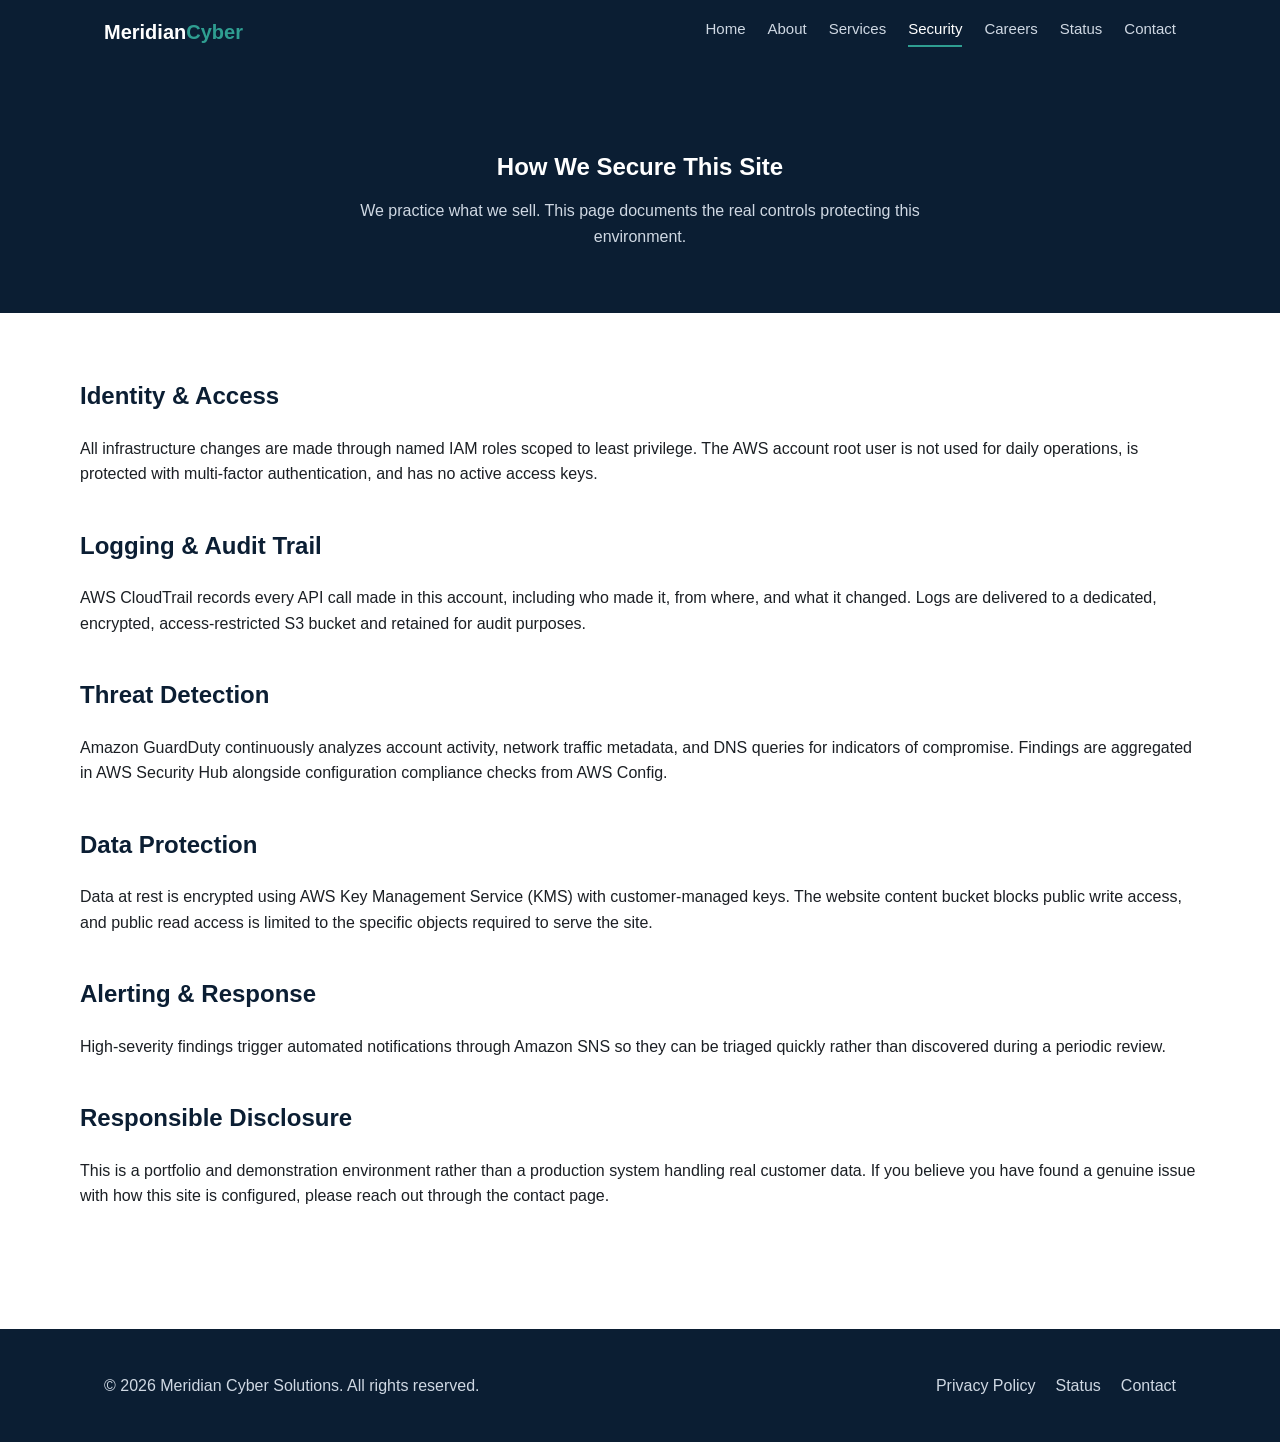
==== website/security.html @ 0b4acaee "Create security.html" ====
<!DOCTYPE html>
<html lang="en">
<head>
<meta charset="UTF-8">
<meta name="viewport" content="width=device-width, initial-scale=1.0">
<title>Security | Meridian Cyber Solutions</title>
<link rel="stylesheet" href="css/style.css">
</head>
<body>
<header class="site-header">
  <div class="container nav-wrap">
    <a href="index.html" class="logo">Meridian<span>Cyber</span></a>
    <button class="nav-toggle" id="navToggle" aria-label="Toggle navigation">&#9776;</button>
    <nav id="siteNav">
      <a href="index.html">Home</a>
      <a href="about.html">About</a>
      <a href="services.html">Services</a>
      <a href="security.html" class="active">Security</a>
      <a href="careers.html">Careers</a>
      <a href="status.html">Status</a>
      <a href="contact.html">Contact</a>
    </nav>
  </div>
</header>

<section class="page-hero">
  <div class="container">
    <h1>How We Secure This Site</h1>
    <p>We practice what we sell. This page documents the real controls protecting this environment.</p>
  </div>
</section>

<main class="container content">
  <h2>Identity &amp; Access</h2>
  <p>All infrastructure changes are made through named IAM roles scoped to least privilege. The AWS account root user is not used for daily operations, is protected with multi-factor authentication, and has no active access keys.</p>

  <h2>Logging &amp; Audit Trail</h2>
  <p>AWS CloudTrail records every API call made in this account, including who made it, from where, and what it changed. Logs are delivered to a dedicated, encrypted, access-restricted S3 bucket and retained for audit purposes.</p>

  <h2>Threat Detection</h2>
  <p>Amazon GuardDuty continuously analyzes account activity, network traffic metadata, and DNS queries for indicators of compromise. Findings are aggregated in AWS Security Hub alongside configuration compliance checks from AWS Config.</p>

  <h2>Data Protection</h2>
  <p>Data at rest is encrypted using AWS Key Management Service (KMS) with customer-managed keys. The website content bucket blocks public write access, and public read access is limited to the specific objects required to serve the site.</p>

  <h2>Alerting &amp; Response</h2>
  <p>High-severity findings trigger automated notifications through Amazon SNS so they can be triaged quickly rather than discovered during a periodic review.</p>

  <h2>Responsible Disclosure</h2>
  <p>This is a portfolio and demonstration environment rather than a production system handling real customer data. If you believe you have found a genuine issue with how this site is configured, please reach out through the contact page.</p>
</main>

<footer class="site-footer">
  <div class="container footer-wrap">
    <p>&copy; 2026 Meridian Cyber Solutions. All rights reserved.</p>
    <div class="footer-links">
      <a href="privacy.html">Privacy Policy</a>
      <a href="status.html">Status</a>
      <a href="contact.html">Contact</a>
    </div>
  </div>
</footer>
<script src="js/main.js"></script>
</body>
</html>
---- website/css/style.css ----
:root {
  --navy: #0b1e33;
  --navy-light: #12335a;
  --accent: #2f9e91;
  --accent-light: #e6f6f4;
  --text: #1b1f24;
  --muted: #5c6672;
  --border: #e2e6ea;
  --bg: #f7f9fb;
}

* { box-sizing: border-box; }
html, body { margin: 0; padding: 0; }
body {
  font-family: -apple-system, "Segoe UI", Roboto, Helvetica, Arial, sans-serif;
  color: var(--text);
  background: #ffffff;
  line-height: 1.6;
}
.container { max-width: 1120px; margin: 0 auto; padding: 0 24px; }
a { color: var(--accent); text-decoration: none; }
a:hover { text-decoration: underline; }

.site-header {
  background: var(--navy);
  position: sticky;
  top: 0;
  z-index: 50;
}
.nav-wrap { display: flex; align-items: center; justify-content: space-between; padding: 16px 24px; }
.logo { font-weight: 700; font-size: 20px; color: #fff; }
.logo span { color: var(--accent); }
.nav-toggle { display: none; background: none; border: none; color: #fff; font-size: 22px; cursor: pointer; }
#siteNav { display: flex; gap: 22px; }
#siteNav a { color: #cfd8e3; font-size: 15px; }
#siteNav a:hover, #siteNav a.active { color: #fff; text-decoration: none; border-bottom: 2px solid var(--accent); padding-bottom: 4px; }

.hero { background: linear-gradient(135deg, var(--navy) 0%, var(--navy-light) 100%); color: #fff; padding: 96px 0 72px; text-align: center; }
.hero h1 { font-size: 40px; max-width: 780px; margin: 0 auto 20px; }
.hero-sub { max-width: 620px; margin: 0 auto 32px; color: #cfd8e3; font-size: 18px; }
.hero-actions { display: flex; gap: 16px; justify-content: center; flex-wrap: wrap; }

.btn { display: inline-block; padding: 12px 26px; border-radius: 6px; font-weight: 600; font-size: 15px; }
.btn-primary { background: var(--accent); color: #06231f; }
.btn-primary:hover { background: #278a7f; text-decoration: none; }
.btn-secondary { background: transparent; color: #fff; border: 1px solid rgba(255,255,255,0.5); }
.btn-secondary:hover { background: rgba(255,255,255,0.1); text-decoration: none; }

.stats { background: var(--bg); padding: 40px 0; border-bottom: 1px solid var(--border); }
.stats-grid { display: grid; grid-template-columns: repeat(4, 1fr); gap: 24px; text-align: center; }
.stat-num { display: block; font-size: 28px; font-weight: 700; color: var(--navy); }
.stat-label { font-size: 14px; color: var(--muted); }

.section { padding: 72px 0; }
.section.alt { background: var(--accent-light); }
.section h2 { font-size: 28px; margin-bottom: 32px; text-align: center; }

.card-grid { display: grid; grid-template-columns: repeat(3, 1fr); gap: 28px; }
.card { border: 1px solid var(--border); border-radius: 10px; padding: 28px; background: #fff; }
.card h3 { margin-top: 0; color: var(--navy); font-size: 19px; }
.card p { color: var(--muted); margin-bottom: 0; }

.cta-block { text-align: center; }
.cta-block p { max-width: 560px; margin: 0 auto 28px; color: var(--muted); }

.page-hero { background: var(--navy); color: #fff; padding: 64px 0; text-align: center; }
.page-hero h1 { margin-bottom: 12px; }
.page-hero p { color: #cfd8e3; max-width: 640px; margin: 0 auto; }

.content { padding: 64px 0; }
.content h2 { color: var(--navy); margin-top: 40px; }
.content h2:first-child { margin-top: 0; }

table.status-table { width: 100%; border-collapse: collapse; margin-top: 24px; }
table.status-table th, table.status-table td { border: 1px solid var(--border); padding: 12px 16px; text-align: left; }
table.status-table th { background: var(--bg); }
.badge { display: inline-block; padding: 3px 10px; border-radius: 12px; font-size: 13px; font-weight: 600; }
.badge-ok { background: #e3f6e8; color: #1e7a3b; }
.badge-warn { background: #fff4dd; color: #94660a; }

form.contact-form { max-width: 560px; margin-top: 32px; display: flex; flex-direction: column; gap: 16px; }
form.contact-form label { font-weight: 600; font-size: 14px; }
form.contact-form input, form.contact-form textarea, form.contact-form select {
  padding: 10px 12px; border: 1px solid var(--border); border-radius: 6px; font-size: 15px; font-family: inherit;
}
form.contact-form button { align-self: flex-start; }

.jobs-list { display: flex; flex-direction: column; gap: 18px; margin-top: 28px; }
.job-card { border: 1px solid var(--border); border-radius: 10px; padding: 22px; display: flex; justify-content: space-between; align-items: center; flex-wrap: wrap; gap: 12px; }
.job-card h3 { margin: 0 0 4px; color: var(--navy); }
.job-meta { color: var(--muted); font-size: 14px; }

.site-footer { background: var(--navy); color: #cfd8e3; padding: 28px 0; margin-top: 40px; }
.footer-wrap { display: flex; justify-content: space-between; align-items: center; flex-wrap: wrap; gap: 12px; }
.footer-links { display: flex; gap: 20px; }
.footer-links a { color: #cfd8e3; }

@media (max-width: 800px) {
  .stats-grid { grid-template-columns: repeat(2, 1fr); }
  .card-grid { grid-template-columns: 1fr; }
  .nav-toggle { display: block; }
  #siteNav { display: none; flex-direction: column; background: var(--navy-light); position: absolute; top: 64px; left: 0; right: 0; padding: 16px 24px; }
  #siteNav.open { display: flex; }
  .hero h1 { font-size: 30px; }
}
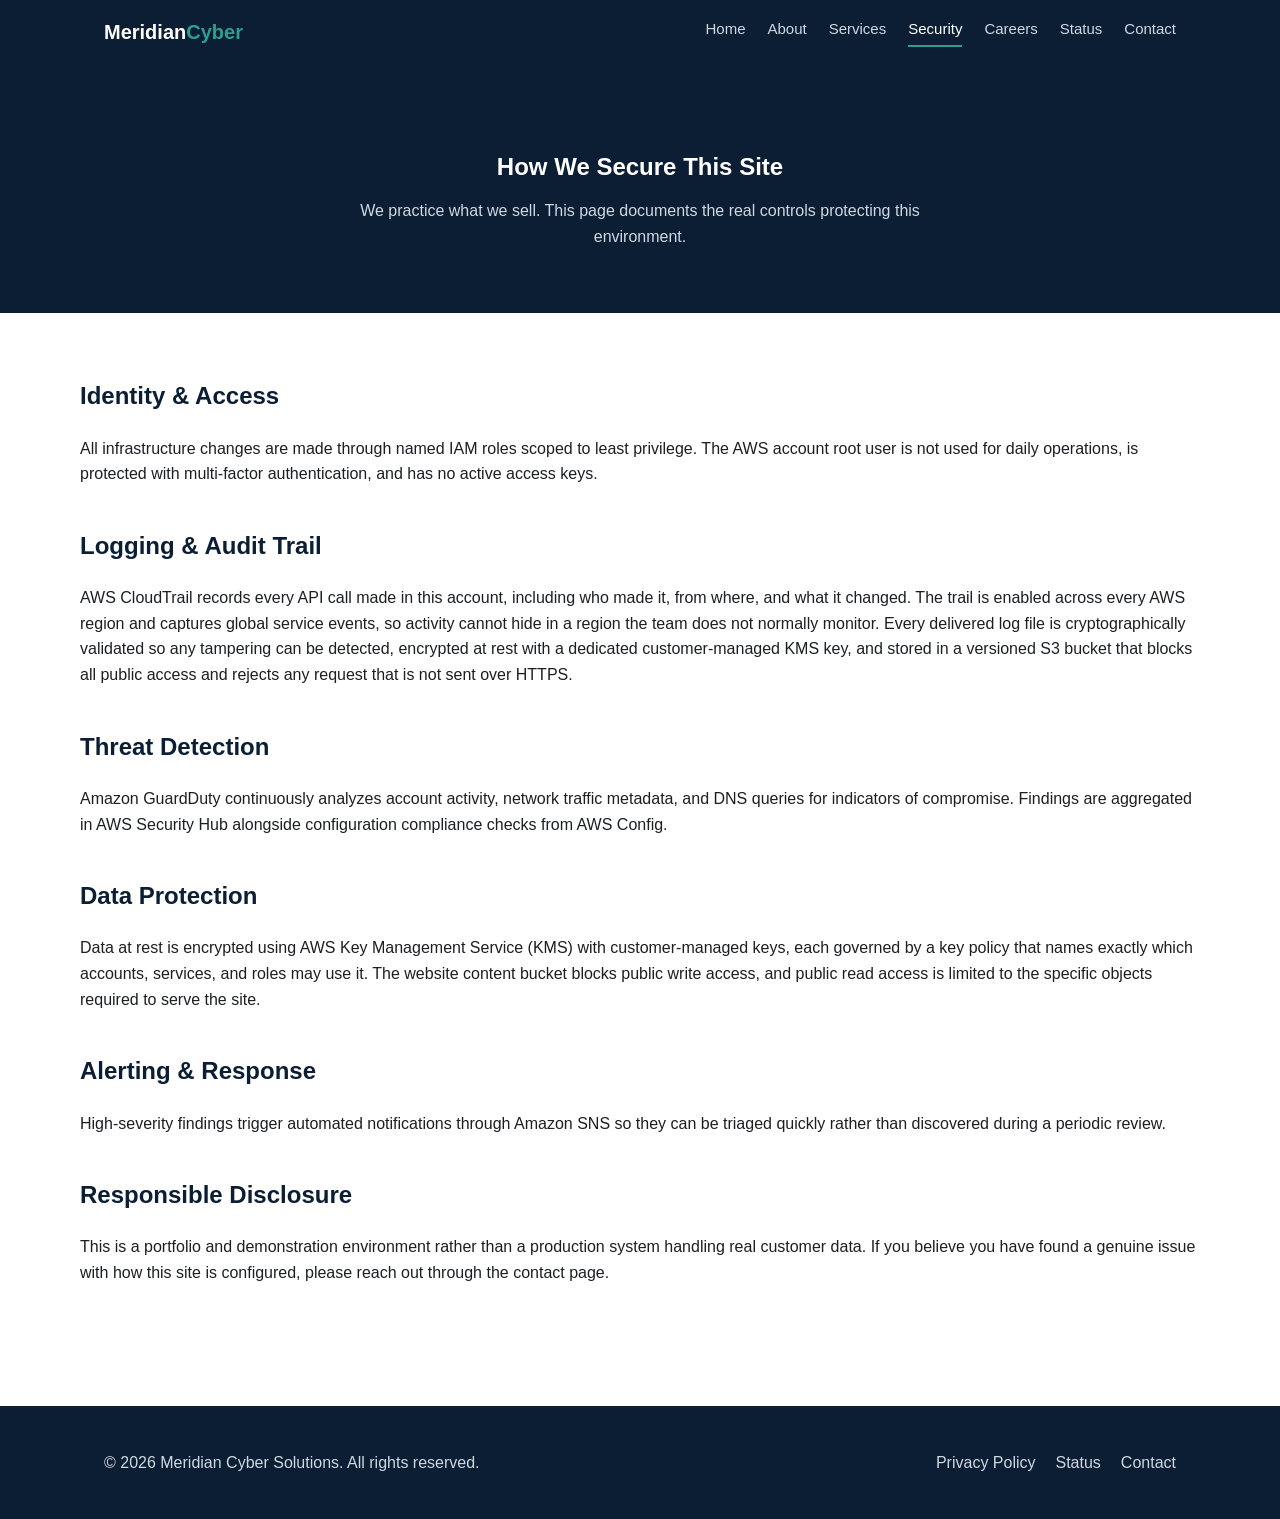
==== commit f482ba01: "Update security.html" ====
--- a/website/security.html
+++ b/website/security.html
@@ -8,57 +8,57 @@
 </head>
 <body>
 <header class="site-header">
-  <div class="container nav-wrap">
-    <a href="index.html" class="logo">Meridian<span>Cyber</span></a>
-    <button class="nav-toggle" id="navToggle" aria-label="Toggle navigation">&#9776;</button>
-    <nav id="siteNav">
-      <a href="index.html">Home</a>
-      <a href="about.html">About</a>
-      <a href="services.html">Services</a>
-      <a href="security.html" class="active">Security</a>
-      <a href="careers.html">Careers</a>
-      <a href="status.html">Status</a>
-      <a href="contact.html">Contact</a>
-    </nav>
-  </div>
+<div class="container nav-wrap">
+<a href="index.html" class="logo">Meridian<span>Cyber</span></a>
+<button class="nav-toggle" id="navToggle" aria-label="Toggle navigation">&#9776;</button>
+<nav id="siteNav">
+<a href="index.html">Home</a>
+<a href="about.html">About</a>
+<a href="services.html">Services</a>
+<a href="security.html" class="active">Security</a>
+<a href="careers.html">Careers</a>
+<a href="status.html">Status</a>
+<a href="contact.html">Contact</a>
+</nav>
+</div>
 </header>
 
 <section class="page-hero">
-  <div class="container">
-    <h1>How We Secure This Site</h1>
-    <p>We practice what we sell. This page documents the real controls protecting this environment.</p>
-  </div>
+<div class="container">
+<h1>How We Secure This Site</h1>
+<p>We practice what we sell. This page documents the real controls protecting this environment.</p>
+</div>
 </section>
 
 <main class="container content">
-  <h2>Identity &amp; Access</h2>
-  <p>All infrastructure changes are made through named IAM roles scoped to least privilege. The AWS account root user is not used for daily operations, is protected with multi-factor authentication, and has no active access keys.</p>
+<h2>Identity &amp; Access</h2>
+<p>All infrastructure changes are made through named IAM roles scoped to least privilege. The AWS account root user is not used for daily operations, is protected with multi-factor authentication, and has no active access keys.</p>
 
-  <h2>Logging &amp; Audit Trail</h2>
-  <p>AWS CloudTrail records every API call made in this account, including who made it, from where, and what it changed. Logs are delivered to a dedicated, encrypted, access-restricted S3 bucket and retained for audit purposes.</p>
+<h2>Logging &amp; Audit Trail</h2>
+<p>AWS CloudTrail records every API call made in this account, including who made it, from where, and what it changed. The trail is enabled across every AWS region and captures global service events, so activity cannot hide in a region the team does not normally monitor. Every delivered log file is cryptographically validated so any tampering can be detected, encrypted at rest with a dedicated customer-managed KMS key, and stored in a versioned S3 bucket that blocks all public access and rejects any request that is not sent over HTTPS.</p>
 
-  <h2>Threat Detection</h2>
-  <p>Amazon GuardDuty continuously analyzes account activity, network traffic metadata, and DNS queries for indicators of compromise. Findings are aggregated in AWS Security Hub alongside configuration compliance checks from AWS Config.</p>
+<h2>Threat Detection</h2>
+<p>Amazon GuardDuty continuously analyzes account activity, network traffic metadata, and DNS queries for indicators of compromise. Findings are aggregated in AWS Security Hub alongside configuration compliance checks from AWS Config.</p>
 
-  <h2>Data Protection</h2>
-  <p>Data at rest is encrypted using AWS Key Management Service (KMS) with customer-managed keys. The website content bucket blocks public write access, and public read access is limited to the specific objects required to serve the site.</p>
+<h2>Data Protection</h2>
+<p>Data at rest is encrypted using AWS Key Management Service (KMS) with customer-managed keys, each governed by a key policy that names exactly which accounts, services, and roles may use it. The website content bucket blocks public write access, and public read access is limited to the specific objects required to serve the site.</p>
 
-  <h2>Alerting &amp; Response</h2>
-  <p>High-severity findings trigger automated notifications through Amazon SNS so they can be triaged quickly rather than discovered during a periodic review.</p>
+<h2>Alerting &amp; Response</h2>
+<p>High-severity findings trigger automated notifications through Amazon SNS so they can be triaged quickly rather than discovered during a periodic review.</p>
 
-  <h2>Responsible Disclosure</h2>
-  <p>This is a portfolio and demonstration environment rather than a production system handling real customer data. If you believe you have found a genuine issue with how this site is configured, please reach out through the contact page.</p>
+<h2>Responsible Disclosure</h2>
+<p>This is a portfolio and demonstration environment rather than a production system handling real customer data. If you believe you have found a genuine issue with how this site is configured, please reach out through the contact page.</p>
 </main>
 
 <footer class="site-footer">
-  <div class="container footer-wrap">
-    <p>&copy; 2026 Meridian Cyber Solutions. All rights reserved.</p>
-    <div class="footer-links">
-      <a href="privacy.html">Privacy Policy</a>
-      <a href="status.html">Status</a>
-      <a href="contact.html">Contact</a>
-    </div>
-  </div>
+<div class="container footer-wrap">
+<p>&copy; 2026 Meridian Cyber Solutions. All rights reserved.</p>
+<div class="footer-links">
+<a href="privacy.html">Privacy Policy</a>
+<a href="status.html">Status</a>
+<a href="contact.html">Contact</a>
+</div>
+</div>
 </footer>
 <script src="js/main.js"></script>
 </body>
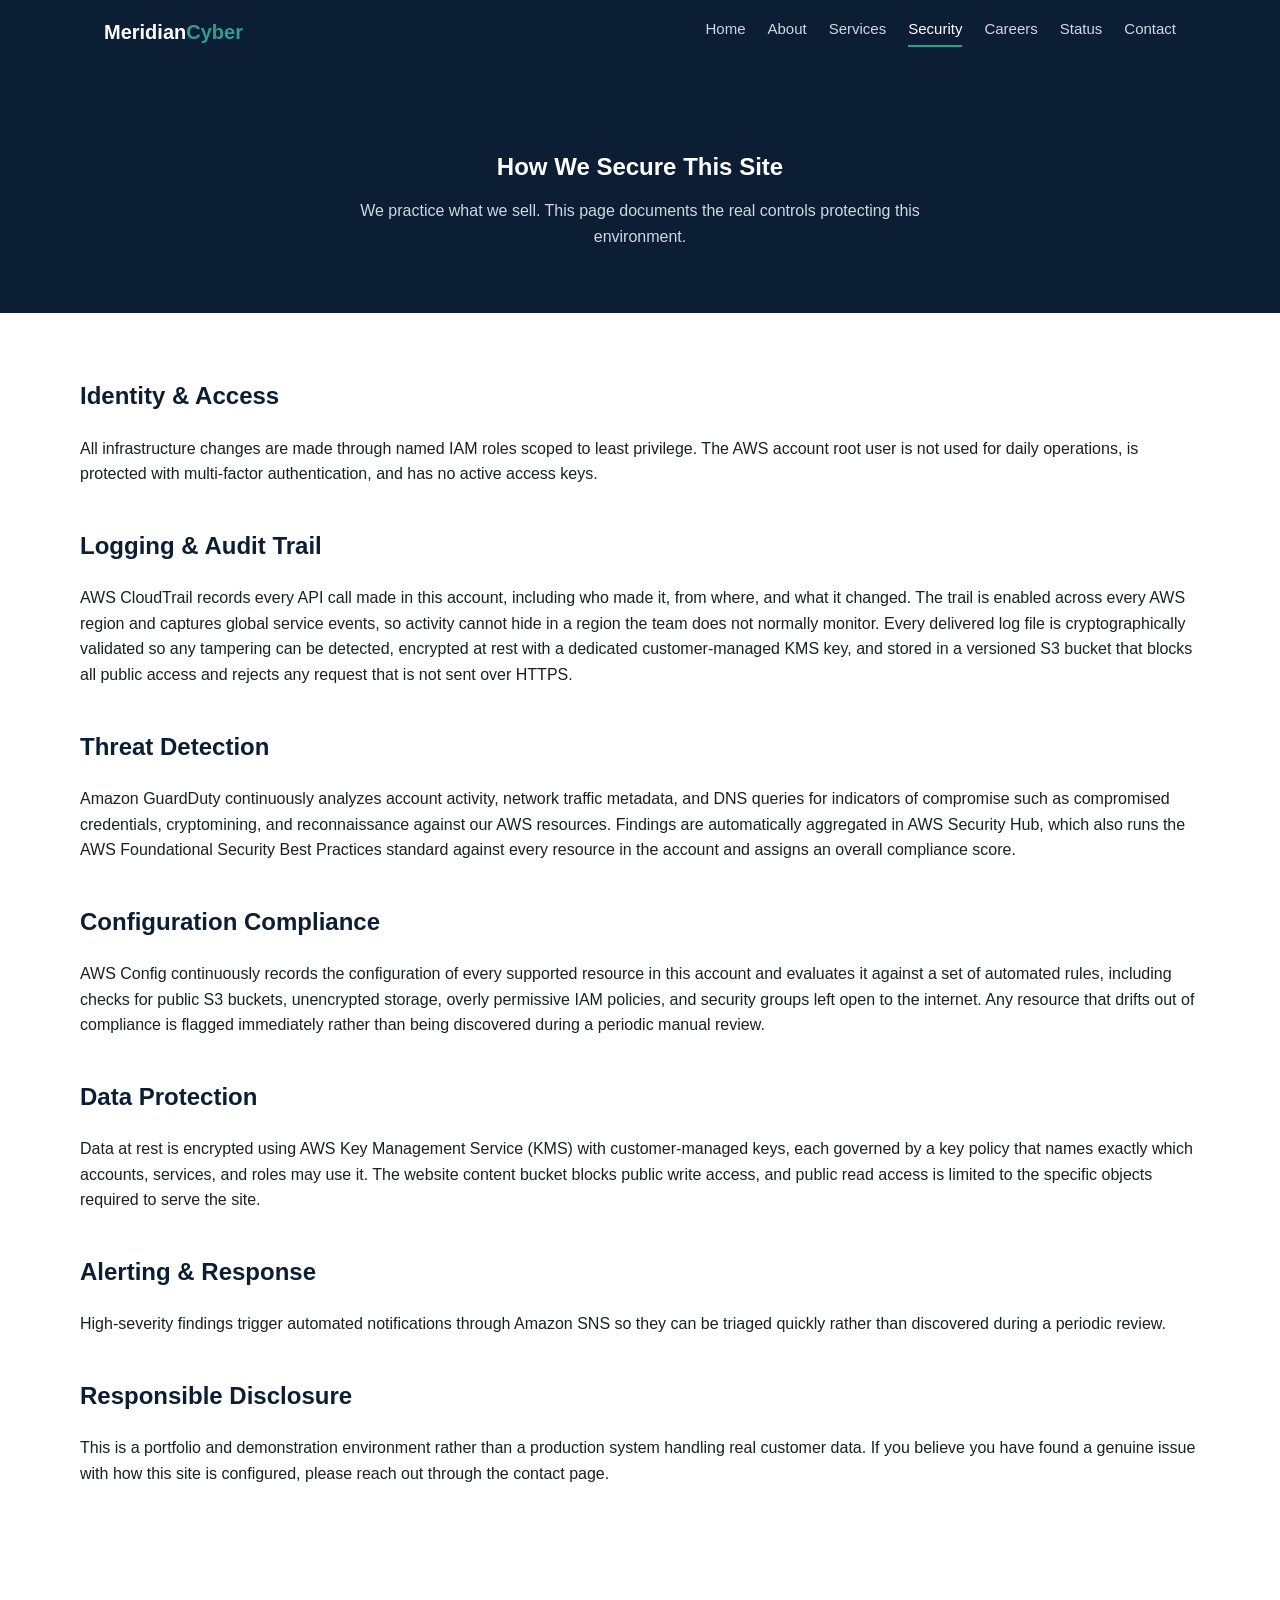
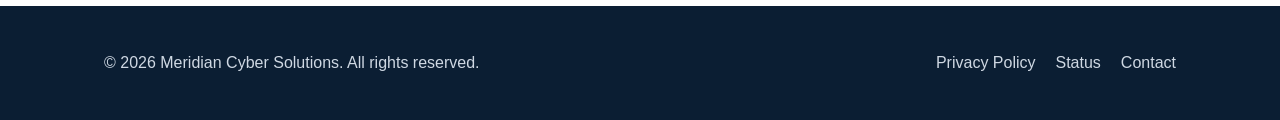
==== commit fbdfe4d4: "Update security.html" ====
--- a/website/security.html
+++ b/website/security.html
@@ -38,7 +38,10 @@
 <p>AWS CloudTrail records every API call made in this account, including who made it, from where, and what it changed. The trail is enabled across every AWS region and captures global service events, so activity cannot hide in a region the team does not normally monitor. Every delivered log file is cryptographically validated so any tampering can be detected, encrypted at rest with a dedicated customer-managed KMS key, and stored in a versioned S3 bucket that blocks all public access and rejects any request that is not sent over HTTPS.</p>
 
 <h2>Threat Detection</h2>
-<p>Amazon GuardDuty continuously analyzes account activity, network traffic metadata, and DNS queries for indicators of compromise. Findings are aggregated in AWS Security Hub alongside configuration compliance checks from AWS Config.</p>
+<p>Amazon GuardDuty continuously analyzes account activity, network traffic metadata, and DNS queries for indicators of compromise such as compromised credentials, cryptomining, and reconnaissance against our AWS resources. Findings are automatically aggregated in AWS Security Hub, which also runs the AWS Foundational Security Best Practices standard against every resource in the account and assigns an overall compliance score.</p>
+
+<h2>Configuration Compliance</h2>
+<p>AWS Config continuously records the configuration of every supported resource in this account and evaluates it against a set of automated rules, including checks for public S3 buckets, unencrypted storage, overly permissive IAM policies, and security groups left open to the internet. Any resource that drifts out of compliance is flagged immediately rather than being discovered during a periodic manual review.</p>
 
 <h2>Data Protection</h2>
 <p>Data at rest is encrypted using AWS Key Management Service (KMS) with customer-managed keys, each governed by a key policy that names exactly which accounts, services, and roles may use it. The website content bucket blocks public write access, and public read access is limited to the specific objects required to serve the site.</p>
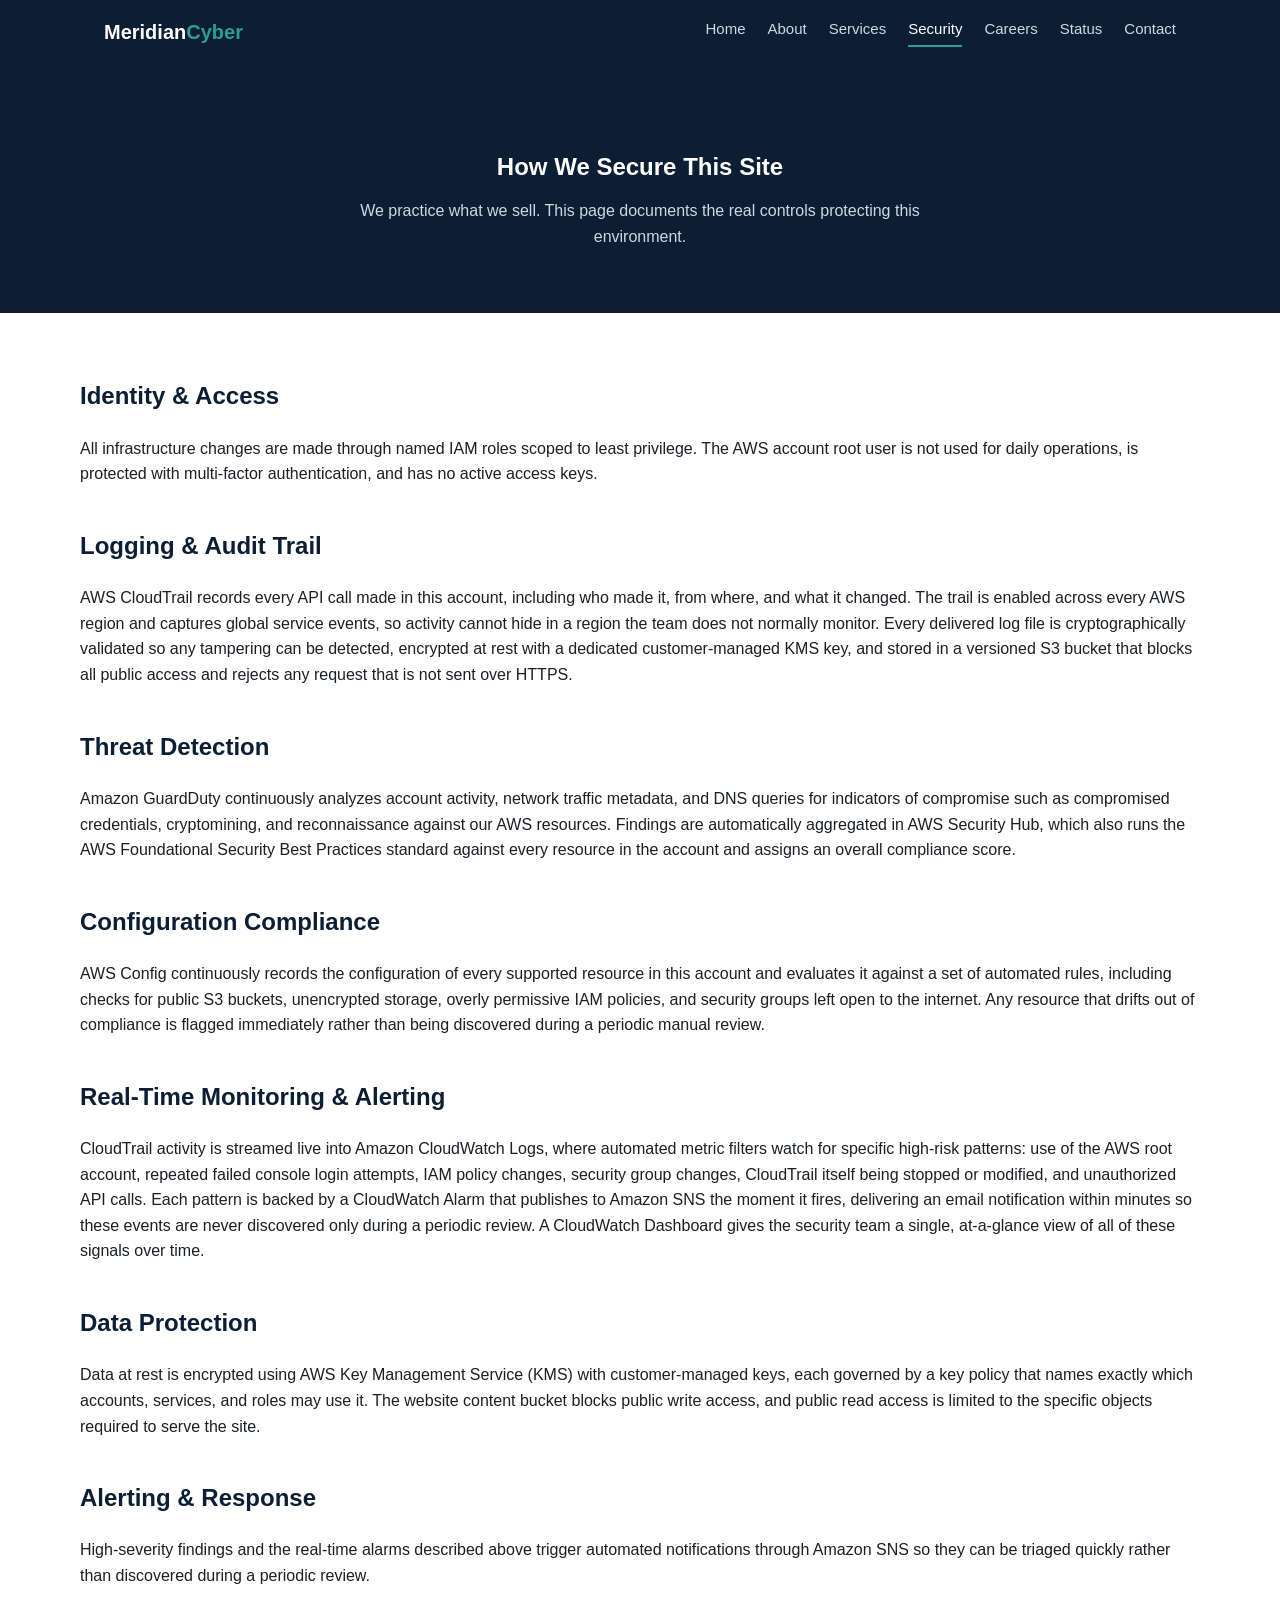
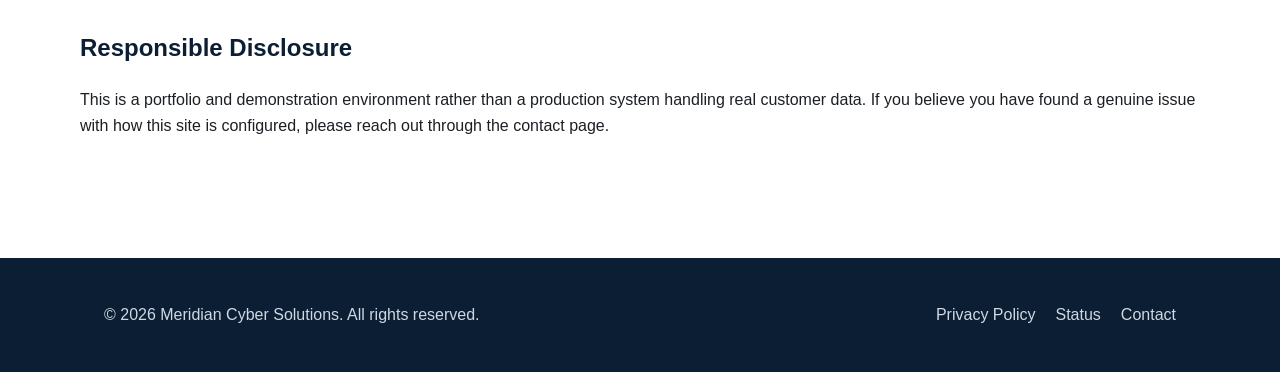
==== commit 76da036d: "Update security.html" ====
--- a/website/security.html
+++ b/website/security.html
@@ -43,11 +43,14 @@
 <h2>Configuration Compliance</h2>
 <p>AWS Config continuously records the configuration of every supported resource in this account and evaluates it against a set of automated rules, including checks for public S3 buckets, unencrypted storage, overly permissive IAM policies, and security groups left open to the internet. Any resource that drifts out of compliance is flagged immediately rather than being discovered during a periodic manual review.</p>
 
+<h2>Real-Time Monitoring &amp; Alerting</h2>
+<p>CloudTrail activity is streamed live into Amazon CloudWatch Logs, where automated metric filters watch for specific high-risk patterns: use of the AWS root account, repeated failed console login attempts, IAM policy changes, security group changes, CloudTrail itself being stopped or modified, and unauthorized API calls. Each pattern is backed by a CloudWatch Alarm that publishes to Amazon SNS the moment it fires, delivering an email notification within minutes so these events are never discovered only during a periodic review. A CloudWatch Dashboard gives the security team a single, at-a-glance view of all of these signals over time.</p>
+
 <h2>Data Protection</h2>
 <p>Data at rest is encrypted using AWS Key Management Service (KMS) with customer-managed keys, each governed by a key policy that names exactly which accounts, services, and roles may use it. The website content bucket blocks public write access, and public read access is limited to the specific objects required to serve the site.</p>
 
 <h2>Alerting &amp; Response</h2>
-<p>High-severity findings trigger automated notifications through Amazon SNS so they can be triaged quickly rather than discovered during a periodic review.</p>
+<p>High-severity findings and the real-time alarms described above trigger automated notifications through Amazon SNS so they can be triaged quickly rather than discovered during a periodic review.</p>
 
 <h2>Responsible Disclosure</h2>
 <p>This is a portfolio and demonstration environment rather than a production system handling real customer data. If you believe you have found a genuine issue with how this site is configured, please reach out through the contact page.</p>
